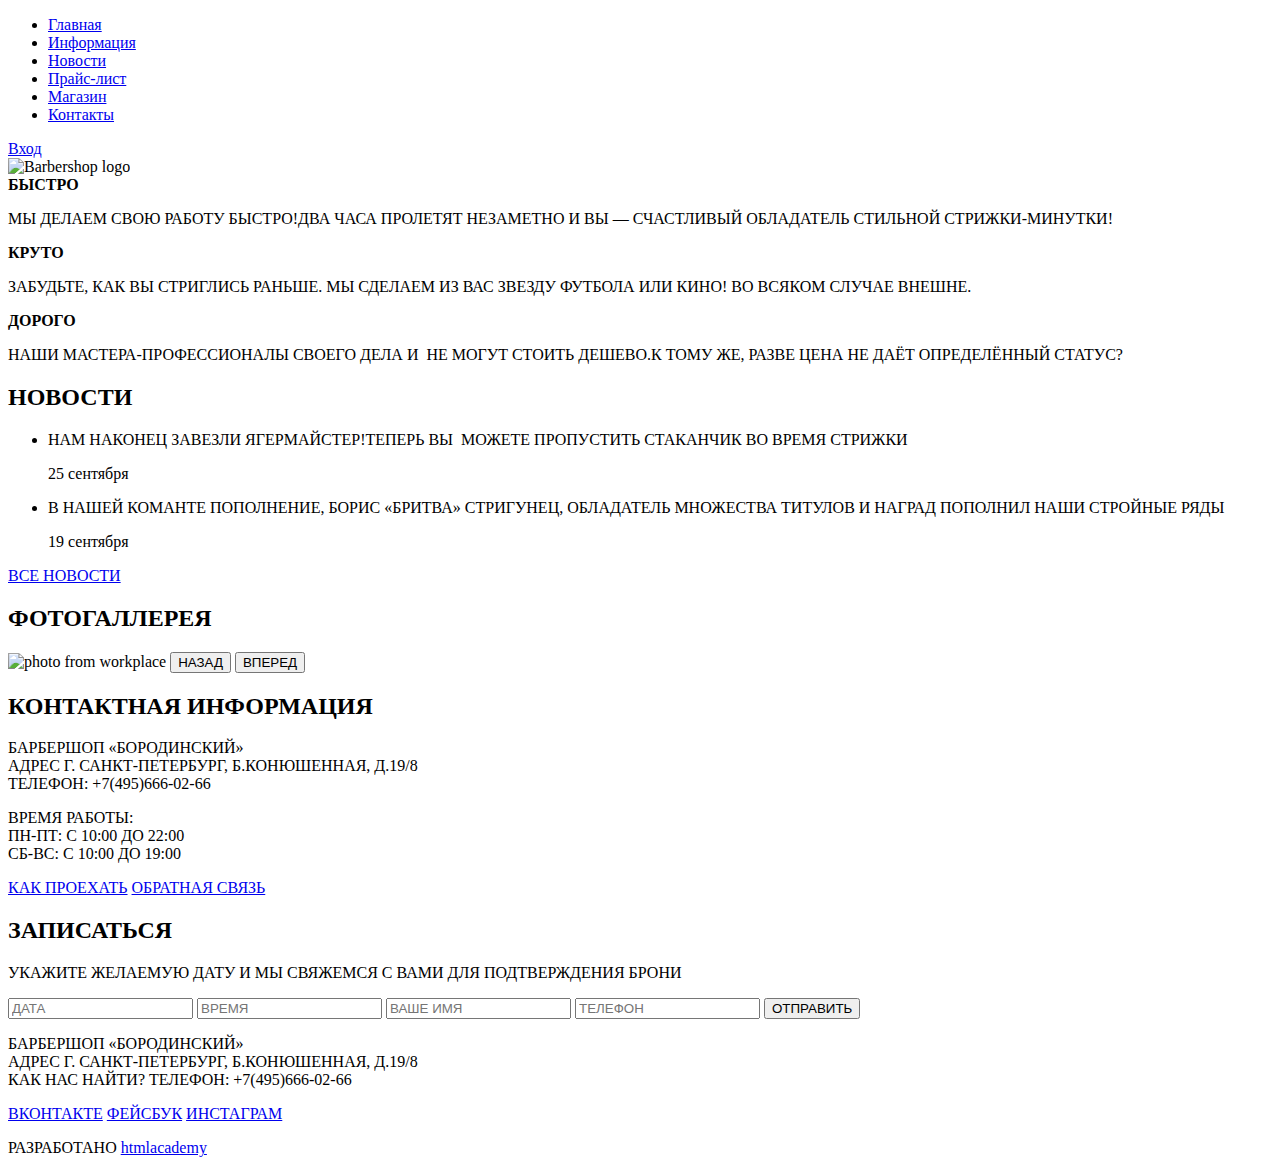
==== index.html @ 685b263a "Правки" ====
<!DOCTYPE html>
<html>
  <head lang=ru>
    <meta charset="utf-8">
    <title>Barbershop</title>
  </head>
  <body>

    <header class="main-header"> <!--Шапка-->
      <div class="container">
        <ul class="main-menu">  <!--Главное меню-->
          <li>
            <a href="#">Главная</a>
          </li>
          <li>
            <a href="#">Информация</a>
          </li>
          <li>
            <a href="#">Новости</a>
          </li>
          <li>
            <a href="#">Прайс-лист</a>
          </li>
          <li>
            <a href="#">Магазин</a>
          </li>
          <li>
            <a href="#">Контакты</a>
          </li>
        </ul>

      <div class="login-menu">  <!--Кнопка входа и поле, которое появится после входа-->
      <a href="#" class="btn-enter">Вход</a>
      </div>
    </div>
    </header>

<main>

  <div class="logo">  <!--Логотип-->
    <div class="container">
    <img src="img/logo.jpg" alt="Barbershop logo" width="368px" height="204px">
    </div>
  </div>

  <div class="advatnages">  <!--Преимущества-->
    <div class="container">
      <b>БЫСТРО</b>
      <div class="advantage advantage-fast">
        <p>
           МЫ&nbsp;ДЕЛАЕМ СВОЮ РАБОТУ БЫСТРО!ДВА ЧАСА
           ПРОЛЕТЯТ НЕЗАМЕТНО И&nbsp;ВЫ&nbsp;&mdash; СЧАСТЛИВЫЙ
          ОБЛАДАТЕЛЬ СТИЛЬНОЙ <nobr>СТРИЖКИ-МИНУТКИ</nobr>!
          </p>
      </div>
      <b>КРУТО</b>
      <div class="advantage advantage-cool">
        <p>ЗАБУДЬТЕ, КАК ВЫ&nbsp;СТРИГЛИСЬ РАНЬШЕ.
          МЫ СДЕЛАЕМ ИЗ&nbsp;ВАС ЗВЕЗДУ ФУТБОЛА ИЛИ КИНО!
          ВО&nbsp;ВСЯКОМ СЛУЧАЕ ВНЕШНЕ.
        </p>
      </div>
      <b>ДОРОГО</b>
      <div class="advantage advantage-expensive">
        <p>НАШИ <nobr>МАСТЕРА-ПРОФЕССИОНАЛЫ</nobr> СВОЕГО ДЕЛА И
          &nbsp;НЕ&nbsp;МОГУТ СТОИТЬ ДЕШЕВО.К ТОМУ&nbsp;ЖЕ, РАЗВЕ ЦЕНА
           НЕ&nbsp;ДАЁТ ОПРЕДЕЛЁННЫЙ СТАТУС?
         </p>
      </div>
      </div>
    </div>

  <div class="main-content">  <!--Непонятный блок с серой линией посередине-->
    <div class="container">
      <div class="left-column">
        <div class="news-column">
          <h2>НОВОСТИ</h2>
          <ul>
            <li>
              <p>
                НАМ НАКОНЕЦ ЗАВЕЗЛИ ЯГЕРМАЙСТЕР!ТЕПЕРЬ ВЫ&nbsp;
                МОЖЕТЕ ПРОПУСТИТЬ СТАКАНЧИК ВО&nbsp;ВРЕМЯ СТРИЖКИ
              </p>
              <time datetime="2017-09-25">25 сентября</time>
            </li>
            <li>
              <p>В&nbsp;НАШЕЙ КОМАНТЕ ПОПОЛНЕНИЕ, БОРИС &laquo;БРИТВА&raquo;
                СТРИГУНЕЦ, ОБЛАДАТЕЛЬ МНОЖЕСТВА ТИТУЛОВ И
                НАГРАД ПОПОЛНИЛ НАШИ СТРОЙНЫЕ РЯДЫ
                </p>
              <time datetime="2017-09-19">19 сентября</time>
            </li>
          </ul>
          <a href="#" class="button news-button">ВСЕ НОВОСТИ</a>
        </div>
      </div>

    <div class="right-column">
      <div class="gallery">
        <h2>ФОТОГАЛЛЕРЕЯ</h2>
        <img src="/img/photo-from-workplace" alt="photo from workplace" width="286px" height="164">
        <button type="button" name="pre" class="button">НАЗАД</button>
        <button type="button" name="next" class="button">ВПЕРЕД</button>
      </div>
    </div>
    </div>
  </div>

    <div class="feedback">  <!--Обратная связь -->
      <div class="container">
        <div class="contacts-info">
          <h2>КОНТАКТНАЯ ИНФОРМАЦИЯ</h2>
          <p>
            БАРБЕРШОП &laquo;БОРОДИНСКИЙ&raquo;<br />
            АДРЕС Г.&nbsp;<nobr>САНКТ-ПЕТЕРБУРГ</nobr>, Б.КОНЮШЕННАЯ, Д.19/8<br />
            ТЕЛЕФОН: <nobr>+7(495)666-02-66</nobr>
          </p>
          <p>
            ВРЕМЯ РАБОТЫ:<br />
            <nobr>ПН-ПТ</nobr>: С&nbsp;10:00 ДО&nbsp;22:00<br />
            <nobr>СБ-ВС</nobr>: С&nbsp;10:00 ДО&nbsp;19:00
          </p>
          <a href="#" class="button map-button">КАК ПРОЕХАТЬ</a>
            <a href="#" class="button feedback-button">ОБРАТНАЯ СВЯЗЬ</a>
        </div>
        <div class="reservation"> <!--Форма для записи-->
          <h2>ЗАПИСАТЬСЯ</h2>
          <p>
            УКАЖИТЕ ЖЕЛАЕМУЮ ДАТУ И&nbsp;МЫ&nbsp;СВЯЖЕМСЯ
             С&nbsp;ВАМИ ДЛЯ ПОДТВЕРЖДЕНИЯ БРОНИ
          </p>
          <form class="reservation-form" action="index.html" method="post">
            <input type="text" name="date" placeholder="ДАТА">
            <input type="text" name="time" placeholder="ВРЕМЯ">
            <input type="text" name="name" placeholder="ВАШЕ ИМЯ">
            <input type="tel" name="phone" placeholder="ТЕЛЕФОН">
            <button type="submit" name="button" class="button">ОТПРАВИТЬ</button>
          </form>
        </div>
      </div>
    </div>
</main>

  <footer class="main-footer"> <!--Футер-->
    <div class="container">
      <div class="footer-info"> <!--Инфа в футере-->
        <p>
          БАРБЕРШОП &laquo;БОРОДИНСКИЙ&raquo;<br />
          АДРЕС Г.&nbsp;<nobr>САНКТ-ПЕТЕРБУРГ</nobr>, Б.КОНЮШЕННАЯ, Д.19/8<br />
          КАК НАС НАЙТИ?
          ТЕЛЕФОН: <nobr>+7(495)666-02-66</nobr>
        </p>
      </div>
      <div class="friendship"> <!--Кнопочки соцсетей-->
        <a href="#" class="button vk">ВКОНТАКТЕ</a>
        <a href="#" class="button fd">ФЕЙСБУК</a>
        <a href="#" class="button inst">ИНСТАГРАМ</a>
      </div>
      <div class="copyright"> <!--Копирайт-->
        <p>РАЗРАБОТАНО
          <a href="#" class="button">htmlacademy</a>
        </p>
      </div>
    </div>
  </footer>
  </body>
</html>
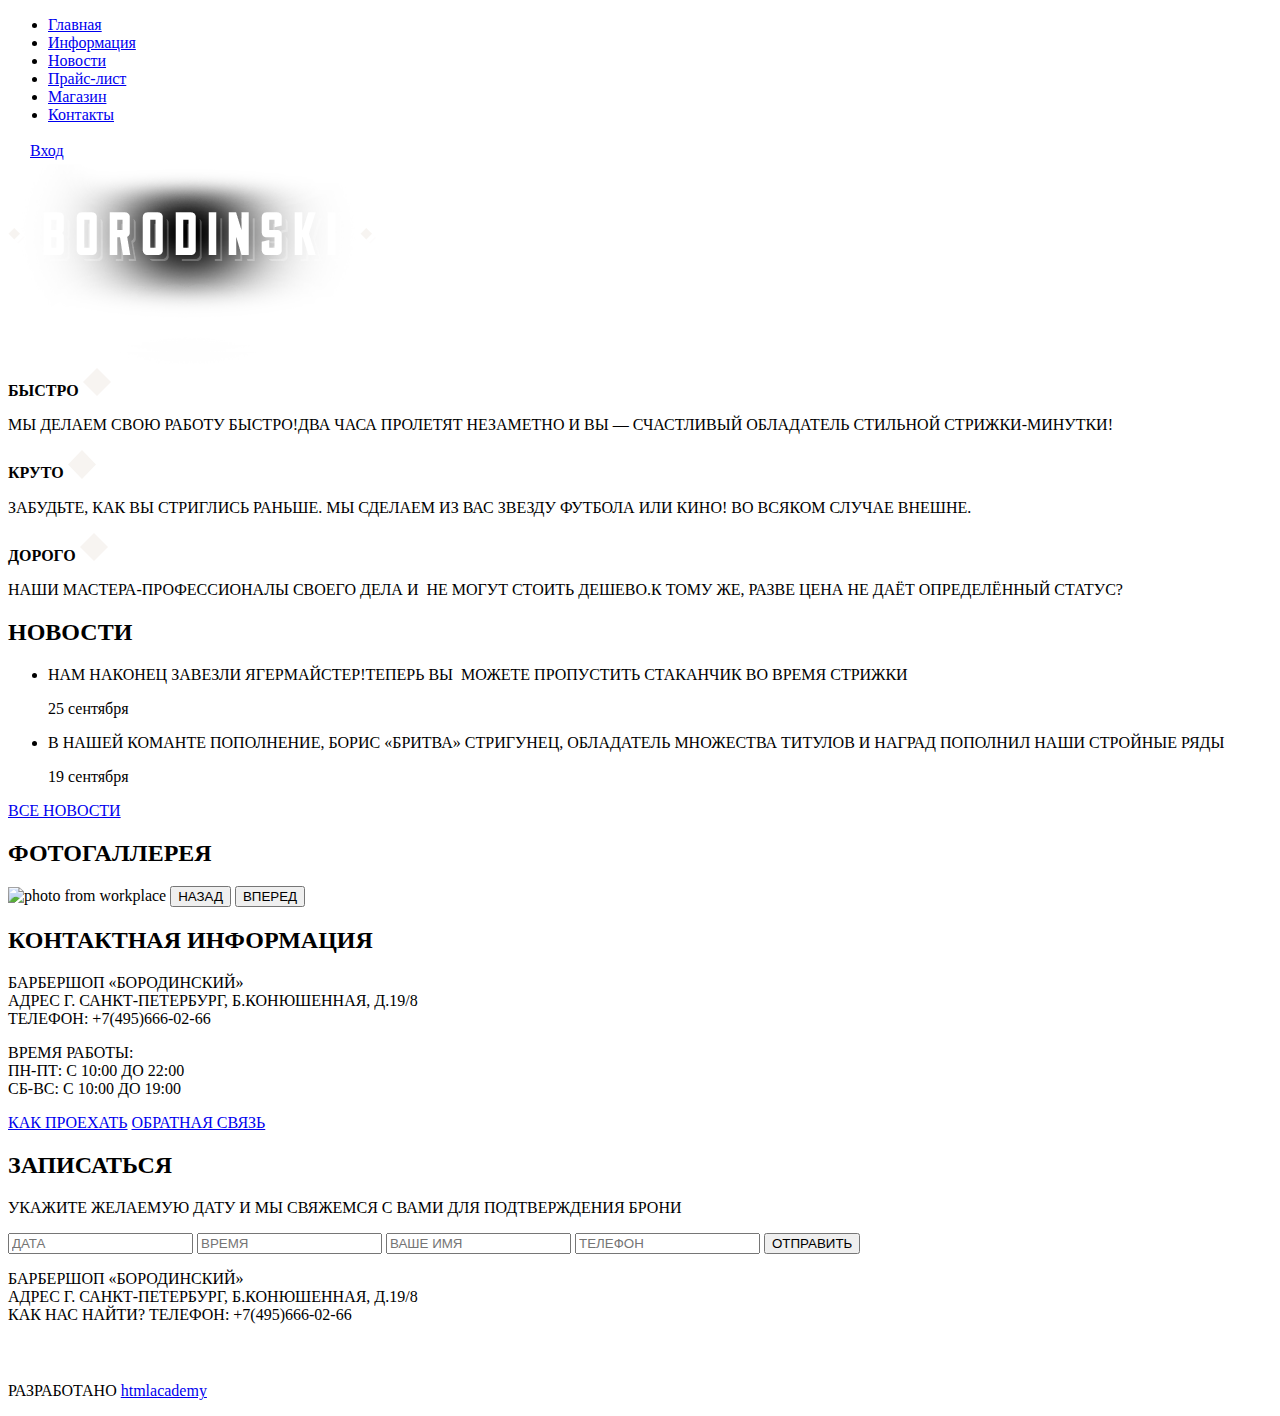
==== commit 592ea08a: "Закинул картинки" ====
--- a/index.html
+++ b/index.html
@@ -30,6 +30,7 @@
         </ul>
 
       <div class="login-menu">  <!--Кнопка входа и поле, которое появится после входа-->
+        <img src="img/login-icon.svg" alt="login icon" width="18px" height="16">
       <a href="#" class="btn-enter">Вход</a>
       </div>
     </div>
@@ -39,13 +40,14 @@
 
   <div class="logo">  <!--Логотип-->
     <div class="container">
-    <img src="img/logo.jpg" alt="Barbershop logo" width="368px" height="204px">
+    <img src="img/BORODINSKI Logo.svg" alt="Barbershop logo" width="368px" height="204px">
     </div>
   </div>
 
   <div class="advatnages">  <!--Преимущества-->
     <div class="container">
       <b>БЫСТРО</b>
+      <img src="img/Shape.svg" alt="shape">
       <div class="advantage advantage-fast">
         <p>
            МЫ&nbsp;ДЕЛАЕМ СВОЮ РАБОТУ БЫСТРО!ДВА ЧАСА
@@ -54,6 +56,7 @@
           </p>
       </div>
       <b>КРУТО</b>
+        <img src="img/Shape.svg" alt="shape">
       <div class="advantage advantage-cool">
         <p>ЗАБУДЬТЕ, КАК ВЫ&nbsp;СТРИГЛИСЬ РАНЬШЕ.
           МЫ СДЕЛАЕМ ИЗ&nbsp;ВАС ЗВЕЗДУ ФУТБОЛА ИЛИ КИНО!
@@ -61,6 +64,7 @@
         </p>
       </div>
       <b>ДОРОГО</b>
+        <img src="img/Shape.svg" alt="shape">
       <div class="advantage advantage-expensive">
         <p>НАШИ <nobr>МАСТЕРА-ПРОФЕССИОНАЛЫ</nobr> СВОЕГО ДЕЛА И
           &nbsp;НЕ&nbsp;МОГУТ СТОИТЬ ДЕШЕВО.К ТОМУ&nbsp;ЖЕ, РАЗВЕ ЦЕНА
@@ -98,7 +102,7 @@
     <div class="right-column">
       <div class="gallery">
         <h2>ФОТОГАЛЛЕРЕЯ</h2>
-        <img src="/img/photo-from-workplace" alt="photo from workplace" width="286px" height="164">
+        <img src="/img/gallery-photo1" alt="photo from workplace" width="286px" height="164">
         <button type="button" name="pre" class="button">НАЗАД</button>
         <button type="button" name="next" class="button">ВПЕРЕД</button>
       </div>
@@ -152,9 +156,9 @@
         </p>
       </div>
       <div class="friendship"> <!--Кнопочки соцсетей-->
-        <a href="#" class="button vk">ВКОНТАКТЕ</a>
-        <a href="#" class="button fd">ФЕЙСБУК</a>
-        <a href="#" class="button inst">ИНСТАГРАМ</a>
+        <a href="#" class="button vk"><img src="img/vk.svg" alt="vk" width="25px" height="16px"></a>
+        <a href="#" class="button fd"><img src="img/fb.svg" alt="fb" width="12px" height="22px"></a>
+        <a href="#" class="button inst"><img src="img/inst.svg" alt="inst" width="21px" height="21px"></a>
       </div>
       <div class="copyright"> <!--Копирайт-->
         <p>РАЗРАБОТАНО
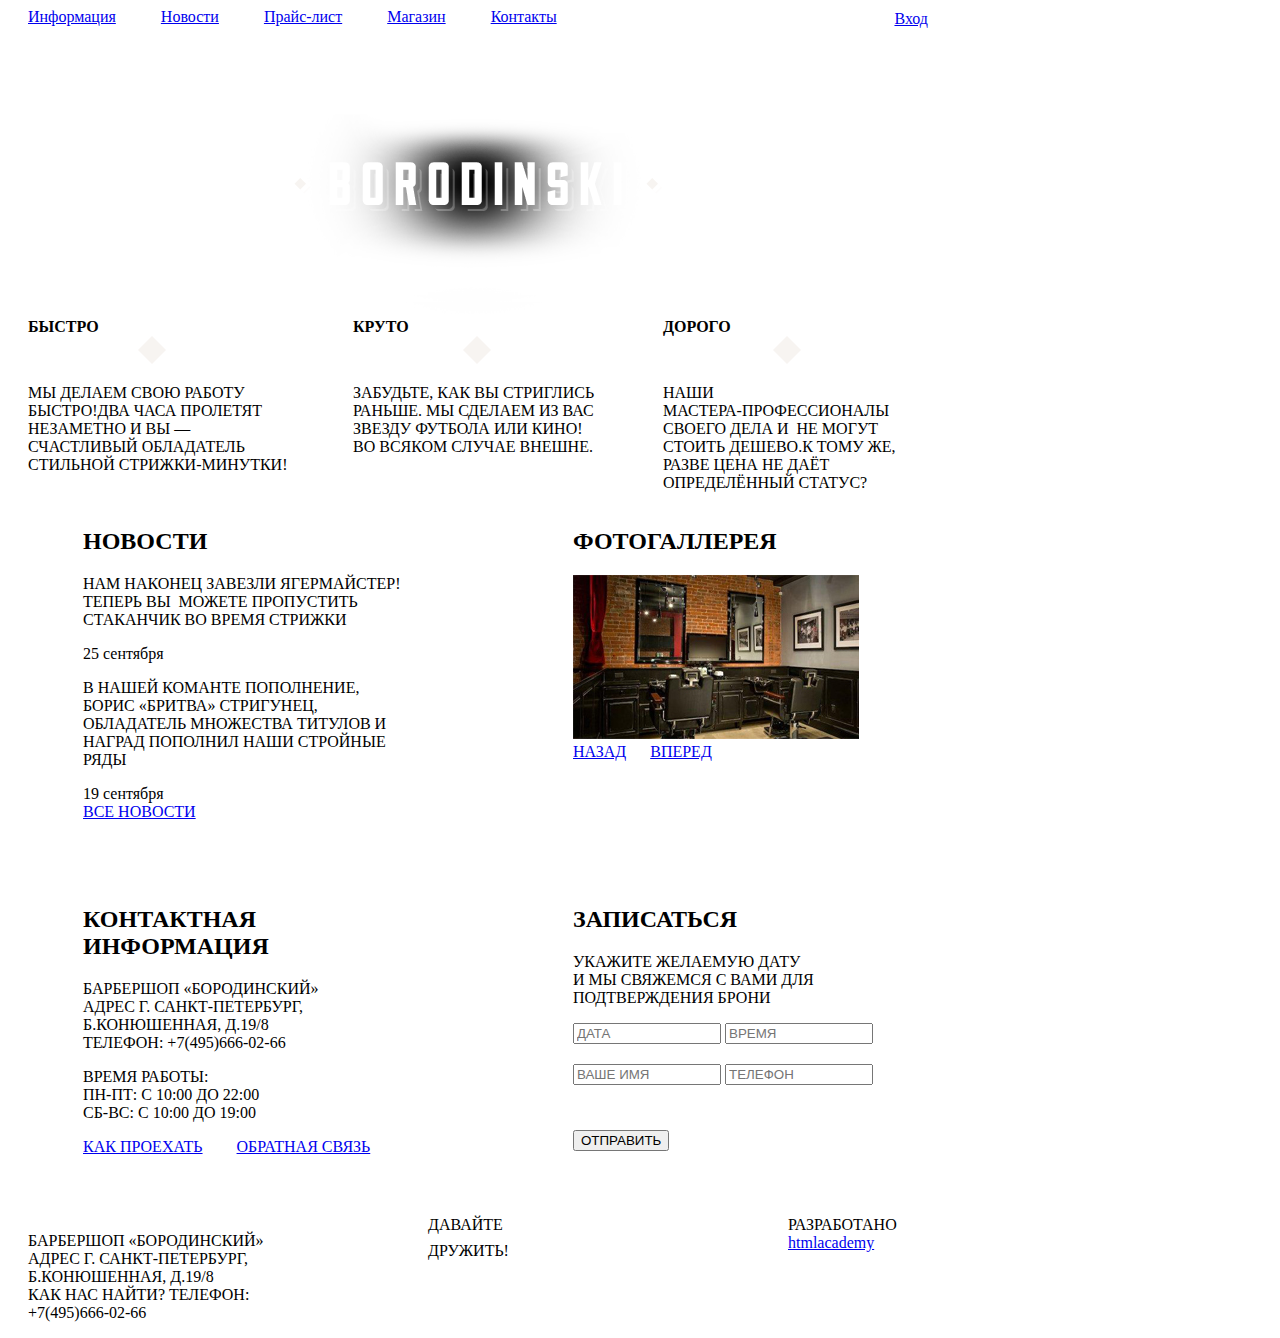
==== commit 87166d23: "набросал сетку" ====
--- a/index.html
+++ b/index.html
@@ -3,15 +3,14 @@
   <head lang=ru>
     <meta charset="utf-8">
     <title>Barbershop</title>
+    <link rel="stylesheet" href="css/style.css">
   </head>
   <body>
 
-    <header class="main-header"> <!--Шапка-->
+    <header class="main-header clearfix"> <!--Шапка-->
       <div class="container">
         <ul class="main-menu">  <!--Главное меню-->
-          <li>
-            <a href="#">Главная</a>
-          </li>
+
           <li>
             <a href="#">Информация</a>
           </li>
@@ -38,34 +37,34 @@
 
 <main>
 
-  <div class="logo">  <!--Логотип-->
-    <div class="container">
-    <img src="img/BORODINSKI Logo.svg" alt="Barbershop logo" width="368px" height="204px">
+    <!--Логотип-->
+  <div class="container">
+    <div class="borodinsky-logo">
+      <img src="img/borodinsky-logo.png" alt="Barbershop logo" width="368px" height="204px">
     </div>
   </div>
-
   <div class="advatnages">  <!--Преимущества-->
     <div class="container">
-      <b>БЫСТРО</b>
-      <img src="img/Shape.svg" alt="shape">
-      <div class="advantage advantage-fast">
+     <div class="advantage advantage-fast">
+      <b>БЫСТРО</b><br>
+      <img src="img/Shape.svg" alt="shape" class="shape">
         <p>
            МЫ&nbsp;ДЕЛАЕМ СВОЮ РАБОТУ БЫСТРО!ДВА ЧАСА
            ПРОЛЕТЯТ НЕЗАМЕТНО И&nbsp;ВЫ&nbsp;&mdash; СЧАСТЛИВЫЙ
           ОБЛАДАТЕЛЬ СТИЛЬНОЙ <nobr>СТРИЖКИ-МИНУТКИ</nobr>!
           </p>
       </div>
-      <b>КРУТО</b>
-        <img src="img/Shape.svg" alt="shape">
       <div class="advantage advantage-cool">
+      <b>КРУТО</b><br>
+        <img src="img/Shape.svg" alt="shape" class="shape">
         <p>ЗАБУДЬТЕ, КАК ВЫ&nbsp;СТРИГЛИСЬ РАНЬШЕ.
           МЫ СДЕЛАЕМ ИЗ&nbsp;ВАС ЗВЕЗДУ ФУТБОЛА ИЛИ КИНО!
           ВО&nbsp;ВСЯКОМ СЛУЧАЕ ВНЕШНЕ.
         </p>
       </div>
-      <b>ДОРОГО</b>
-        <img src="img/Shape.svg" alt="shape">
       <div class="advantage advantage-expensive">
+      <b>ДОРОГО</b><br>
+        <img src="img/Shape.svg" alt="shape" class="shape">
         <p>НАШИ <nobr>МАСТЕРА-ПРОФЕССИОНАЛЫ</nobr> СВОЕГО ДЕЛА И
           &nbsp;НЕ&nbsp;МОГУТ СТОИТЬ ДЕШЕВО.К ТОМУ&nbsp;ЖЕ, РАЗВЕ ЦЕНА
            НЕ&nbsp;ДАЁТ ОПРЕДЕЛЁННЫЙ СТАТУС?
@@ -74,7 +73,7 @@
       </div>
     </div>
 
-  <div class="main-content">  <!--Непонятный блок с серой линией посередине-->
+  <div class="main-content clearfix">  <!--Непонятный блок с серой линией посередине-->
     <div class="container">
       <div class="left-column">
         <div class="news-column">
@@ -102,15 +101,15 @@
     <div class="right-column">
       <div class="gallery">
         <h2>ФОТОГАЛЛЕРЕЯ</h2>
-        <img src="/img/gallery-photo1" alt="photo from workplace" width="286px" height="164">
-        <button type="button" name="pre" class="button">НАЗАД</button>
-        <button type="button" name="next" class="button">ВПЕРЕД</button>
+        <img src="img/gallery-photo1.jpg" alt="photo from workplace" width="286px" height="164">
+        <a href="#" class="button back">НАЗАД</a>
+        <a  href="#" class="button next">ВПЕРЕД</a>
       </div>
     </div>
     </div>
   </div>
 
-    <div class="feedback">  <!--Обратная связь -->
+    <div class="feedback clearfix">  <!--Обратная связь -->
       <div class="container">
         <div class="contacts-info">
           <h2>КОНТАКТНАЯ ИНФОРМАЦИЯ</h2>
@@ -133,11 +132,11 @@
             УКАЖИТЕ ЖЕЛАЕМУЮ ДАТУ И&nbsp;МЫ&nbsp;СВЯЖЕМСЯ
              С&nbsp;ВАМИ ДЛЯ ПОДТВЕРЖДЕНИЯ БРОНИ
           </p>
-          <form class="reservation-form" action="index.html" method="post">
+          <form class="reservation-form" action="index.html" method="post" class="reservation-form">
             <input type="text" name="date" placeholder="ДАТА">
             <input type="text" name="time" placeholder="ВРЕМЯ">
-            <input type="text" name="name" placeholder="ВАШЕ ИМЯ">
-            <input type="tel" name="phone" placeholder="ТЕЛЕФОН">
+            <input type="text" name="name" placeholder="ВАШЕ ИМЯ" class="name">
+            <input type="tel" name="phone" placeholder="ТЕЛЕФОН" class="tel">
             <button type="submit" name="button" class="button">ОТПРАВИТЬ</button>
           </form>
         </div>
@@ -156,14 +155,15 @@
         </p>
       </div>
       <div class="friendship"> <!--Кнопочки соцсетей-->
+        <span>ДАВАЙТЕ ДРУЖИТЬ!</span>
         <a href="#" class="button vk"><img src="img/vk.svg" alt="vk" width="25px" height="16px"></a>
         <a href="#" class="button fd"><img src="img/fb.svg" alt="fb" width="12px" height="22px"></a>
         <a href="#" class="button inst"><img src="img/inst.svg" alt="inst" width="21px" height="21px"></a>
       </div>
       <div class="copyright"> <!--Копирайт-->
-        <p>РАЗРАБОТАНО
+        <span>РАЗРАБОТАНО</span>
           <a href="#" class="button">htmlacademy</a>
-        </p>
+
       </div>
     </div>
   </footer>
--- a/css/style.css
+++ b/css/style.css
@@ -0,0 +1,128 @@
+ul {
+  padding:0;
+  margin:0;
+  list-style-type: none;
+}
+.container {
+width:900px;
+padding:0 20px;
+}
+.clearfix::after {
+    content: "";
+    display: table;
+    clear: both;
+}
+.main-header {
+min-height:72px;
+margin-bottom:30px;
+}
+.main-menu {
+  float:left;
+}
+.login-menu {
+  float:right;
+}
+.main-menu > li {
+display:inline-block;
+margin-right:45px;
+float: left;
+}
+.main-menu > li:last-child {
+  margin-right:0px;
+}
+.borodinsky-logo {
+   padding-left: 266px;
+   padding-right: 266px;
+
+}
+.borodinsky-logo img {
+margin-left:auto;
+margin-right:auto;
+}
+.advatnages {
+  margin-bottom:25px;
+}
+.advantage {
+  width: 265px;
+  float:left;
+  margin-right:
+}
+.advantage-fast {
+margin-right:60px;
+}
+.advantage-cool {
+  margin-right: 45px;
+}
+.advantage .shape {
+  margin-left:110px;
+}
+.main-content {
+  padding-left:55px;
+  padding-top: 20px;
+  padding-right:55px;
+  padding-bottom:20px;
+}
+.main-content .container .left-column {
+  float:left;
+  width: 320px;
+  margin-right:170px;
+}
+.main-content .container .right-column {
+  display:inline-block;
+  width: 300px;
+}
+.back{
+  display:inline-block;
+  margin-right:20px;
+}
+.next {
+  display: inline-block;
+}
+.feedback {
+  padding-left:55px;
+  padding-top: 20px;
+  padding-right:55px;
+  padding-bottom:20px;
+  margin-top:25px;
+}
+.contacts-info {
+  float:left;
+  width: 320px;
+  margin-right:170px;
+}
+.reservation {
+  display:inline-block;
+  width: 300px;
+}
+.map-button {
+  display:inline-block;
+  margin-right:30px;
+}
+.feedback {
+  margin-bottom:40px;
+}
+.feedback-button {
+    display: inline-block;
+}
+.reservation-form input {
+  width:140px;
+  display:inline-block;
+  margin-bottom:20px;
+}
+input[class="name"],input[class="tel"] {
+  margin-bottom:45px;
+}
+.footer-info {
+  width:310px;
+  float:left;
+  margin-right: 90px;
+}
+.friendship {
+  width:140px;
+  float:left;
+
+}
+.copyright {
+  float:right;
+  width:140px;
+}
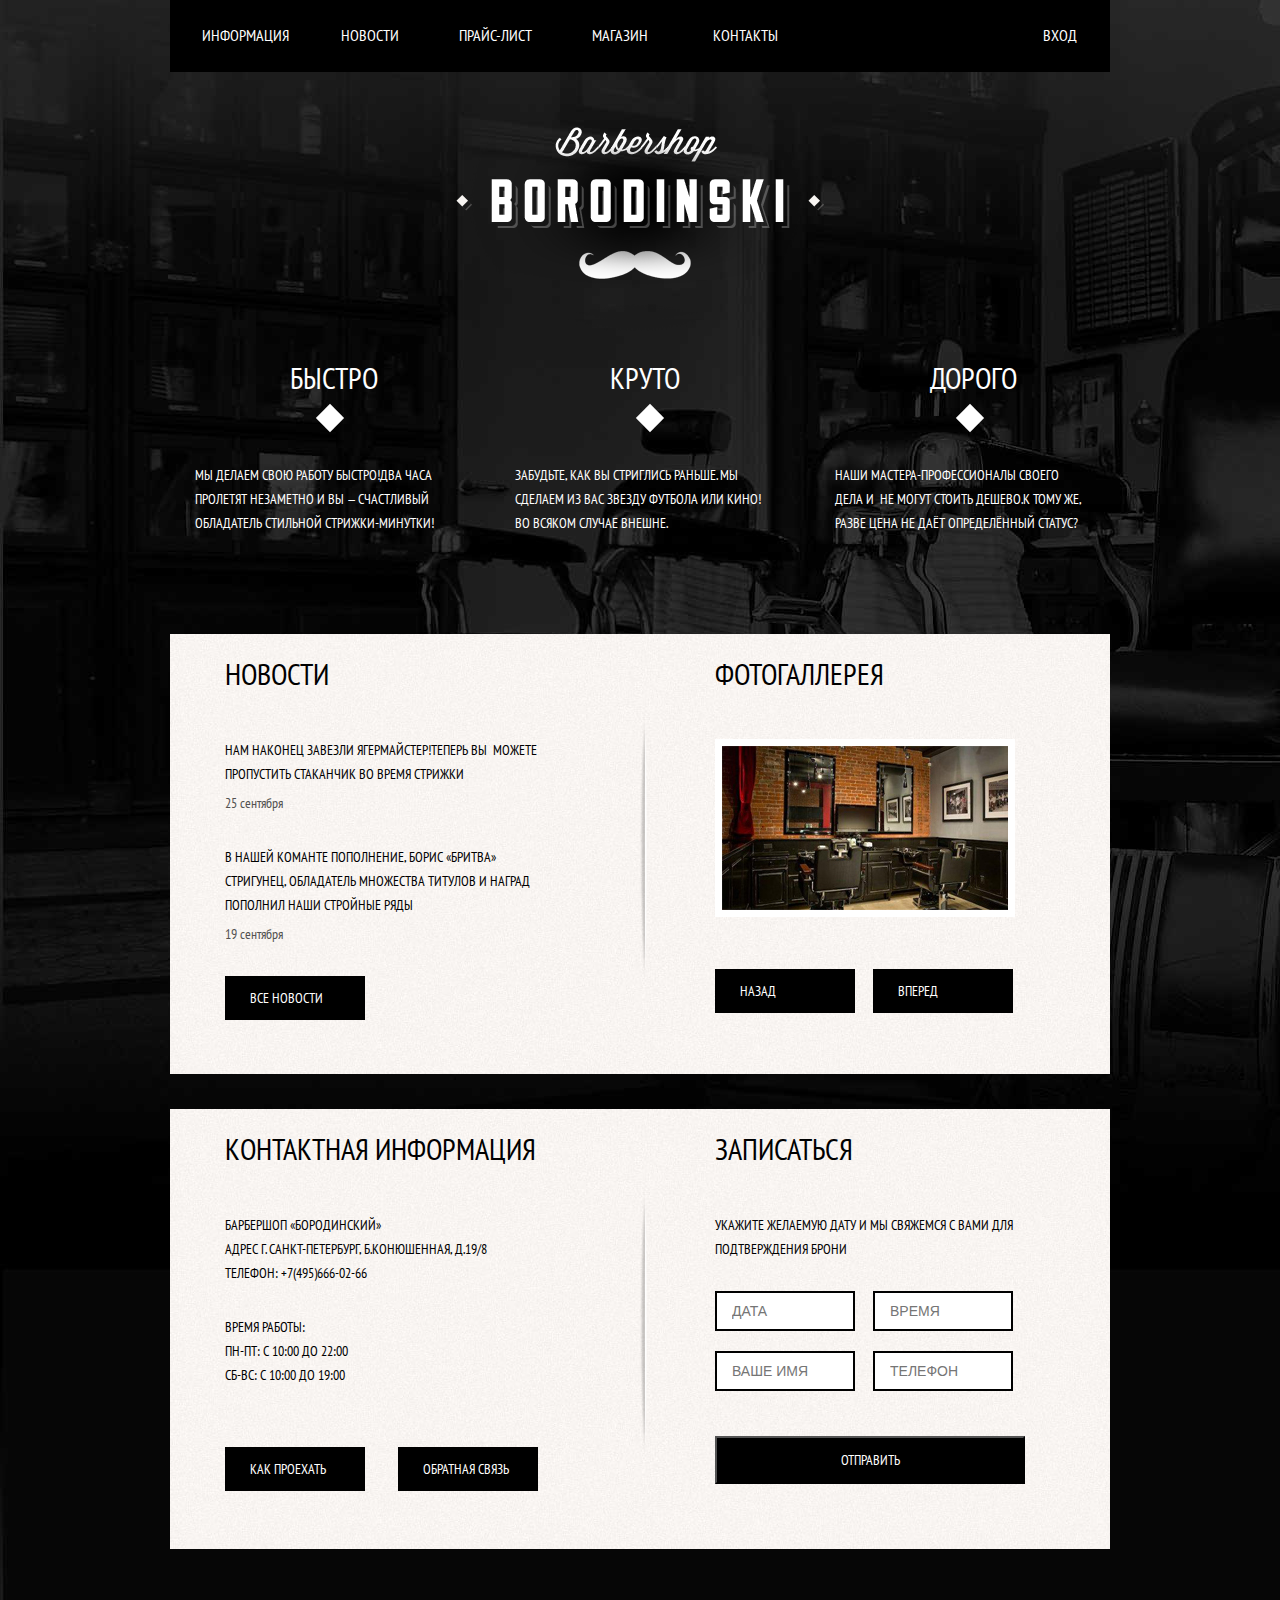
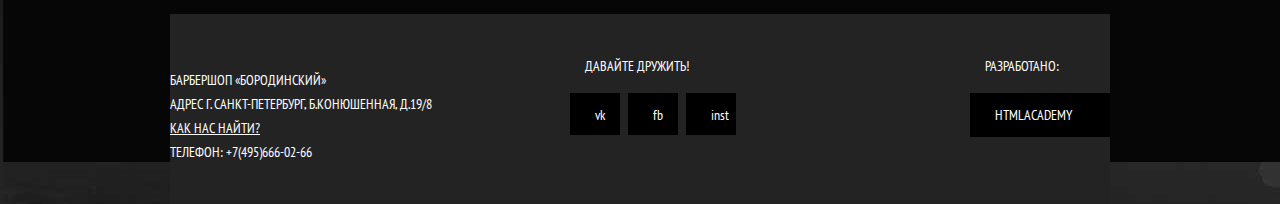
==== commit b871369d: "Практически готова главная страница" ====
--- a/index.html
+++ b/index.html
@@ -3,9 +3,11 @@
   <head lang=ru>
     <meta charset="utf-8">
     <title>Barbershop</title>
+    <link rel="stylesheet" href="/css/normalize.css">
     <link rel="stylesheet" href="css/style.css">
+    <link href="https://fonts.googleapis.com/css?family=PT+Sans+Narrow:400,700&amp;subset=cyrillic" rel="stylesheet">
   </head>
-  <body>
+  <body class="container">
 
     <header class="main-header clearfix"> <!--Шапка-->
       <div class="container">
@@ -29,13 +31,12 @@
         </ul>
 
       <div class="login-menu">  <!--Кнопка входа и поле, которое появится после входа-->
-        <img src="img/login-icon.svg" alt="login icon" width="18px" height="16">
       <a href="#" class="btn-enter">Вход</a>
       </div>
     </div>
     </header>
 
-<main>
+<main class="container">
 
     <!--Логотип-->
   <div class="container">
@@ -43,11 +44,10 @@
       <img src="img/borodinsky-logo.png" alt="Barbershop logo" width="368px" height="204px">
     </div>
   </div>
-  <div class="advatnages">  <!--Преимущества-->
+  <div class="advatnages clearfix">  <!--Преимущества-->
     <div class="container">
      <div class="advantage advantage-fast">
-      <b>БЫСТРО</b><br>
-      <img src="img/Shape.svg" alt="shape" class="shape">
+      <span class="caption">БЫСТРО</span><br>
         <p>
            МЫ&nbsp;ДЕЛАЕМ СВОЮ РАБОТУ БЫСТРО!ДВА ЧАСА
            ПРОЛЕТЯТ НЕЗАМЕТНО И&nbsp;ВЫ&nbsp;&mdash; СЧАСТЛИВЫЙ
@@ -55,16 +55,14 @@
           </p>
       </div>
       <div class="advantage advantage-cool">
-      <b>КРУТО</b><br>
-        <img src="img/Shape.svg" alt="shape" class="shape">
+      <span class="caption">КРУТО</span><br>
         <p>ЗАБУДЬТЕ, КАК ВЫ&nbsp;СТРИГЛИСЬ РАНЬШЕ.
           МЫ СДЕЛАЕМ ИЗ&nbsp;ВАС ЗВЕЗДУ ФУТБОЛА ИЛИ КИНО!
           ВО&nbsp;ВСЯКОМ СЛУЧАЕ ВНЕШНЕ.
         </p>
       </div>
       <div class="advantage advantage-expensive">
-      <b>ДОРОГО</b><br>
-        <img src="img/Shape.svg" alt="shape" class="shape">
+      <span class="caption">ДОРОГО</span><br>
         <p>НАШИ <nobr>МАСТЕРА-ПРОФЕССИОНАЛЫ</nobr> СВОЕГО ДЕЛА И
           &nbsp;НЕ&nbsp;МОГУТ СТОИТЬ ДЕШЕВО.К ТОМУ&nbsp;ЖЕ, РАЗВЕ ЦЕНА
            НЕ&nbsp;ДАЁТ ОПРЕДЕЛЁННЫЙ СТАТУС?
@@ -77,7 +75,7 @@
     <div class="container">
       <div class="left-column">
         <div class="news-column">
-          <h2>НОВОСТИ</h2>
+          <span class="caption">НОВОСТИ</span>
           <ul>
             <li>
               <p>
@@ -100,7 +98,7 @@
 
     <div class="right-column">
       <div class="gallery">
-        <h2>ФОТОГАЛЛЕРЕЯ</h2>
+        <span class="caption">ФОТОГАЛЛЕРЕЯ</span>
         <img src="img/gallery-photo1.jpg" alt="photo from workplace" width="286px" height="164">
         <a href="#" class="button back">НАЗАД</a>
         <a  href="#" class="button next">ВПЕРЕД</a>
@@ -112,7 +110,7 @@
     <div class="feedback clearfix">  <!--Обратная связь -->
       <div class="container">
         <div class="contacts-info">
-          <h2>КОНТАКТНАЯ ИНФОРМАЦИЯ</h2>
+          <span class="caption">КОНТАКТНАЯ ИНФОРМАЦИЯ</span>
           <p>
             БАРБЕРШОП &laquo;БОРОДИНСКИЙ&raquo;<br />
             АДРЕС Г.&nbsp;<nobr>САНКТ-ПЕТЕРБУРГ</nobr>, Б.КОНЮШЕННАЯ, Д.19/8<br />
@@ -127,7 +125,7 @@
             <a href="#" class="button feedback-button">ОБРАТНАЯ СВЯЗЬ</a>
         </div>
         <div class="reservation"> <!--Форма для записи-->
-          <h2>ЗАПИСАТЬСЯ</h2>
+          <span class="caption">ЗАПИСАТЬСЯ</span>
           <p>
             УКАЖИТЕ ЖЕЛАЕМУЮ ДАТУ И&nbsp;МЫ&nbsp;СВЯЖЕМСЯ
              С&nbsp;ВАМИ ДЛЯ ПОДТВЕРЖДЕНИЯ БРОНИ
@@ -143,25 +141,24 @@
       </div>
     </div>
 </main>
-
-  <footer class="main-footer"> <!--Футер-->
+  <footer class="main-footer clearfix"> <!--Футер-->
     <div class="container">
       <div class="footer-info"> <!--Инфа в футере-->
         <p>
           БАРБЕРШОП &laquo;БОРОДИНСКИЙ&raquo;<br />
           АДРЕС Г.&nbsp;<nobr>САНКТ-ПЕТЕРБУРГ</nobr>, Б.КОНЮШЕННАЯ, Д.19/8<br />
-          КАК НАС НАЙТИ?
+          <a href="#">КАК НАС НАЙТИ?</a><br>
           ТЕЛЕФОН: <nobr>+7(495)666-02-66</nobr>
         </p>
       </div>
       <div class="friendship"> <!--Кнопочки соцсетей-->
-        <span>ДАВАЙТЕ ДРУЖИТЬ!</span>
-        <a href="#" class="button vk"><img src="img/vk.svg" alt="vk" width="25px" height="16px"></a>
-        <a href="#" class="button fd"><img src="img/fb.svg" alt="fb" width="12px" height="22px"></a>
-        <a href="#" class="button inst"><img src="img/inst.svg" alt="inst" width="21px" height="21px"></a>
+        <span>ДАВАЙТЕ ДРУЖИТЬ!</span><br>
+        <a href="#" class="button vk">vk</a>
+        <a href="#" class="button fd">fb</a>
+        <a href="#" class="button inst">inst</a>
       </div>
       <div class="copyright"> <!--Копирайт-->
-        <span>РАЗРАБОТАНО</span>
+        <span>РАЗРАБОТАНО:</span><br>
           <a href="#" class="button">htmlacademy</a>
 
       </div>
--- a/css/style.css
+++ b/css/style.css
@@ -1,66 +1,186 @@
-ul {
-  padding:0;
-  margin:0;
-  list-style-type: none;
+body {
+margin:auto;
+background-image: url(../img/background-body.jpg);
+color: #ffffff;
+font-family:'PT Sans Narrow', sans-serif;
+font-size:14px;
+line-height:24px;
+}
+
+a {
+  text-decoration: none;
 }
 .container {
-width:900px;
-padding:0 20px;
+width:940px;
 }
 .clearfix::after {
     content: "";
     display: table;
     clear: both;
 }
+.button {
+  box-sizing: border-box;
+  display:inline-block;
+  width:140px;
+  min-height:42px;
+  background-color:black;
+  font-family:'PT Sans Narrow', sans-serif;
+  font-size:14px;
+  line-height:24px;
+  color:white;
+  padding:10px 25px;
+}
+.button:hover {
+  background-color: #663d15;
+}
 .main-header {
+width:100%;
 min-height:72px;
-margin-bottom:30px;
+margin-bottom:55px;
+background-color:black;
 }
 .main-menu {
-  float:left;
-}
-.login-menu {
-  float:right;
-}
+  display: inline-block;
+  float:left;
+  padding:0;
+  margin:0;
+  list-style-type: none;
+}
+
 .main-menu > li {
 display:inline-block;
-margin-right:45px;
 float: left;
+vertical-align: top;
+padding:0;
+margin:0;
 }
 .main-menu > li:last-child {
   margin-right:0px;
 }
+.login-menu {
+display: inline-block;
+vertical-align: top;
+float: right;
+padding:0;
+margin:0;
+margin-right: 0;
+width:100px;
+height:70px;
+}
+.main-menu a, .login-menu a {
+  display:inline-block;
+  width:100px;
+color: #ffffff;
+font-family:'PT Sans Narrow', sans-serif;
+font-size:16px;
+line-height:20px;
+text-transform: uppercase;
+padding-top:25px;
+padding-bottom:25px;
+text-decoration: none;
+text-align: center;
+}
+.main-menu a:hover, .login-menu a:hover {
+  background-color: #242424;
+}
+.main-menu a:first-child {
+margin-left:25px;
+}
 .borodinsky-logo {
-   padding-left: 266px;
-   padding-right: 266px;
-
-}
-.borodinsky-logo img {
-margin-left:auto;
-margin-right:auto;
+  padding-left: 286px;
+  padding-right: 286px;
+   margin-bottom:20px;
+}
+
+.advantage span.caption {
+  font-family:'PT Sans Narrow', sans-serif;
+  font-size:30px;
+  line-height:40px;
+  text-transform: uppercase;
+  display: inline-block;
+  vertical-align: top;
+  margin-left:120px;
+  padding-bottom:35px;
+  position: relative;
+}
+.advantage span.caption::after {
+  content: " ";
+  display: inline-block;
+  width:20px;
+  height:20px;
+  background-color:white;
+  position: absolute;
+  top:50px;
+  left:30px;
+  transform: rotate(45deg);
 }
 .advatnages {
-  margin-bottom:25px;
+  margin-bottom:60px;
 }
 .advantage {
-  width: 265px;
-  float:left;
-  margin-right:
-}
-.advantage-fast {
-margin-right:60px;
-}
-.advantage-cool {
-  margin-right: 45px;
-}
-.advantage .shape {
-  margin-left:110px;
-}
+  width: 300px;
+  float:left;
+  margin-right:20px;
+}
+.advantage:last-of-type {
+margin-right:0;
+}
+.advantage p {
+margin-top:30px;
+padding:25px;
+padding-top:0;
+}
+
 .main-content {
   padding-left:55px;
   padding-top: 20px;
   padding-right:55px;
   padding-bottom:20px;
+  margin-bottom:35px;
+  background-image: url(../img/white-background.jpg);
+  font-family:'PT Sans Narrow', sans-serif;
+  font-size:14px;
+  line-height:24px;
+  text-transform: uppercase;
+  color:black;
+  min-height:400px;
+  position: relative;
+}
+.main-content::after {
+  content: " ";
+  position:absolute;
+  width:8px;
+  height:278px;
+  top:17%;
+  left:50%;
+  background-image:url(../img/grey-line.png);
+}
+.main-content ul {
+  padding:0;
+  margin:0;
+  list-style: none;
+}
+.main-content time {
+  font-family:'PT Sans Narrow', sans-serif;
+  font-size:14px;
+  line-height:24px;
+  text-transform: lowercase;
+  color: #535251;
+}
+.main-content p {
+  margin-bottom:5px;
+}
+.news-column li {
+  margin-bottom:30px;
+}
+.main-content .caption, .feedback .caption {
+  font-family:'PT Sans Narrow', sans-serif;
+  font-size:30px;
+  line-height:40px;
+  text-transform: uppercase;
+  display: inline-block;
+  vertical-align: top;
+    margin-bottom:30px;
 }
 .main-content .container .left-column {
   float:left;
@@ -71,9 +191,22 @@
   display:inline-block;
   width: 300px;
 }
+.gallery {
+  width:300px;
+}
+.gallery img {
+  padding:0;
+  margin:0;
+  margin-bottom:45px;
+  border:7px solid white;
+}
+.gallery .caption {
+  margin-bottom:45px;
+}
+
 .back{
   display:inline-block;
-  margin-right:20px;
+  margin-right:15px;
 }
 .next {
   display: inline-block;
@@ -84,45 +217,122 @@
   padding-right:55px;
   padding-bottom:20px;
   margin-top:25px;
+  margin-bottom:40px;
+  background-image: url(../img/white-background.jpg);
+  font-family:'PT Sans Narrow', sans-serif;
+  font-size:14px;
+  line-height:24px;
+  text-transform: uppercase;
+  color:black;
+  min-height:400px;
+  position: relative;
+}
+.feedback::after {
+  content: " ";
+  position:absolute;
+  width:8px;
+  height:278px;
+  top:17%;
+  left:50%;
+  background-image:url(../img/grey-line.png);
+}
+.feedback p {
+  margin-bottom:30px;
 }
 .contacts-info {
   float:left;
   width: 320px;
   margin-right:170px;
 }
+.contacts-info p:nth-of-type(2) {
+  margin-bottom:60px;
+}
 .reservation {
   display:inline-block;
-  width: 300px;
-}
+  width:310px;
+}
+
 .map-button {
   display:inline-block;
   margin-right:30px;
 }
-.feedback {
-  margin-bottom:40px;
-}
+
 .feedback-button {
     display: inline-block;
 }
 .reservation-form input {
   width:140px;
-  display:inline-block;
+  height: 40px;
+  display:inline-block;
+  vertical-align: top;
+  box-sizing: border-box;
   margin-bottom:20px;
+  padding-left:15px;
+  border:2px solid black;
+}
+.reservation-form input:focus {
+  border:2px solid #663d15;
 }
 input[class="name"],input[class="tel"] {
   margin-bottom:45px;
 }
+.reservation-form input:nth-of-type(odd) {
+  margin-right:15px;
+}
+.reservation-form button{
+  font-family:'PT Sans Narrow', sans-serif;
+  font-size:14px;
+  line-height:24px;
+  text-transform: uppercase;
+  color:white;
+  width:100%;
+}
+footer {
+  padding-top:40px;
+  margin-top:65px;
+  background-color:#232323;
+  min-height:150px;
+}
 .footer-info {
   width:310px;
   float:left;
   margin-right: 90px;
 }
+.footer-info a {
+  text-decoration: underline;
+  color:white;
+}
 .friendship {
-  width:140px;
-  float:left;
-
+  width:200px;
+  float:left;
+}
+.friendship span, .copyright span {
+  display: inline-block;
+  vertical-align: top;
+  margin-bottom:15px;
+  padding:0 15px;
+}
+.friendship a {
+  display: inline-block;
+  vertical-align: top;
+  width:40px;
+  height:40px;
+  text-align: center;
+  margin-right:5px;
+
+}
+
+.friendship a:last-of-type {
+  margin-right:0;
 }
 .copyright {
   float:right;
   width:140px;
 }
+.copyright a {
+  display: inline-block;
+  vertical-align: top;
+  text-decoration: none;
+  color:white;
+  text-transform: uppercase;
+}
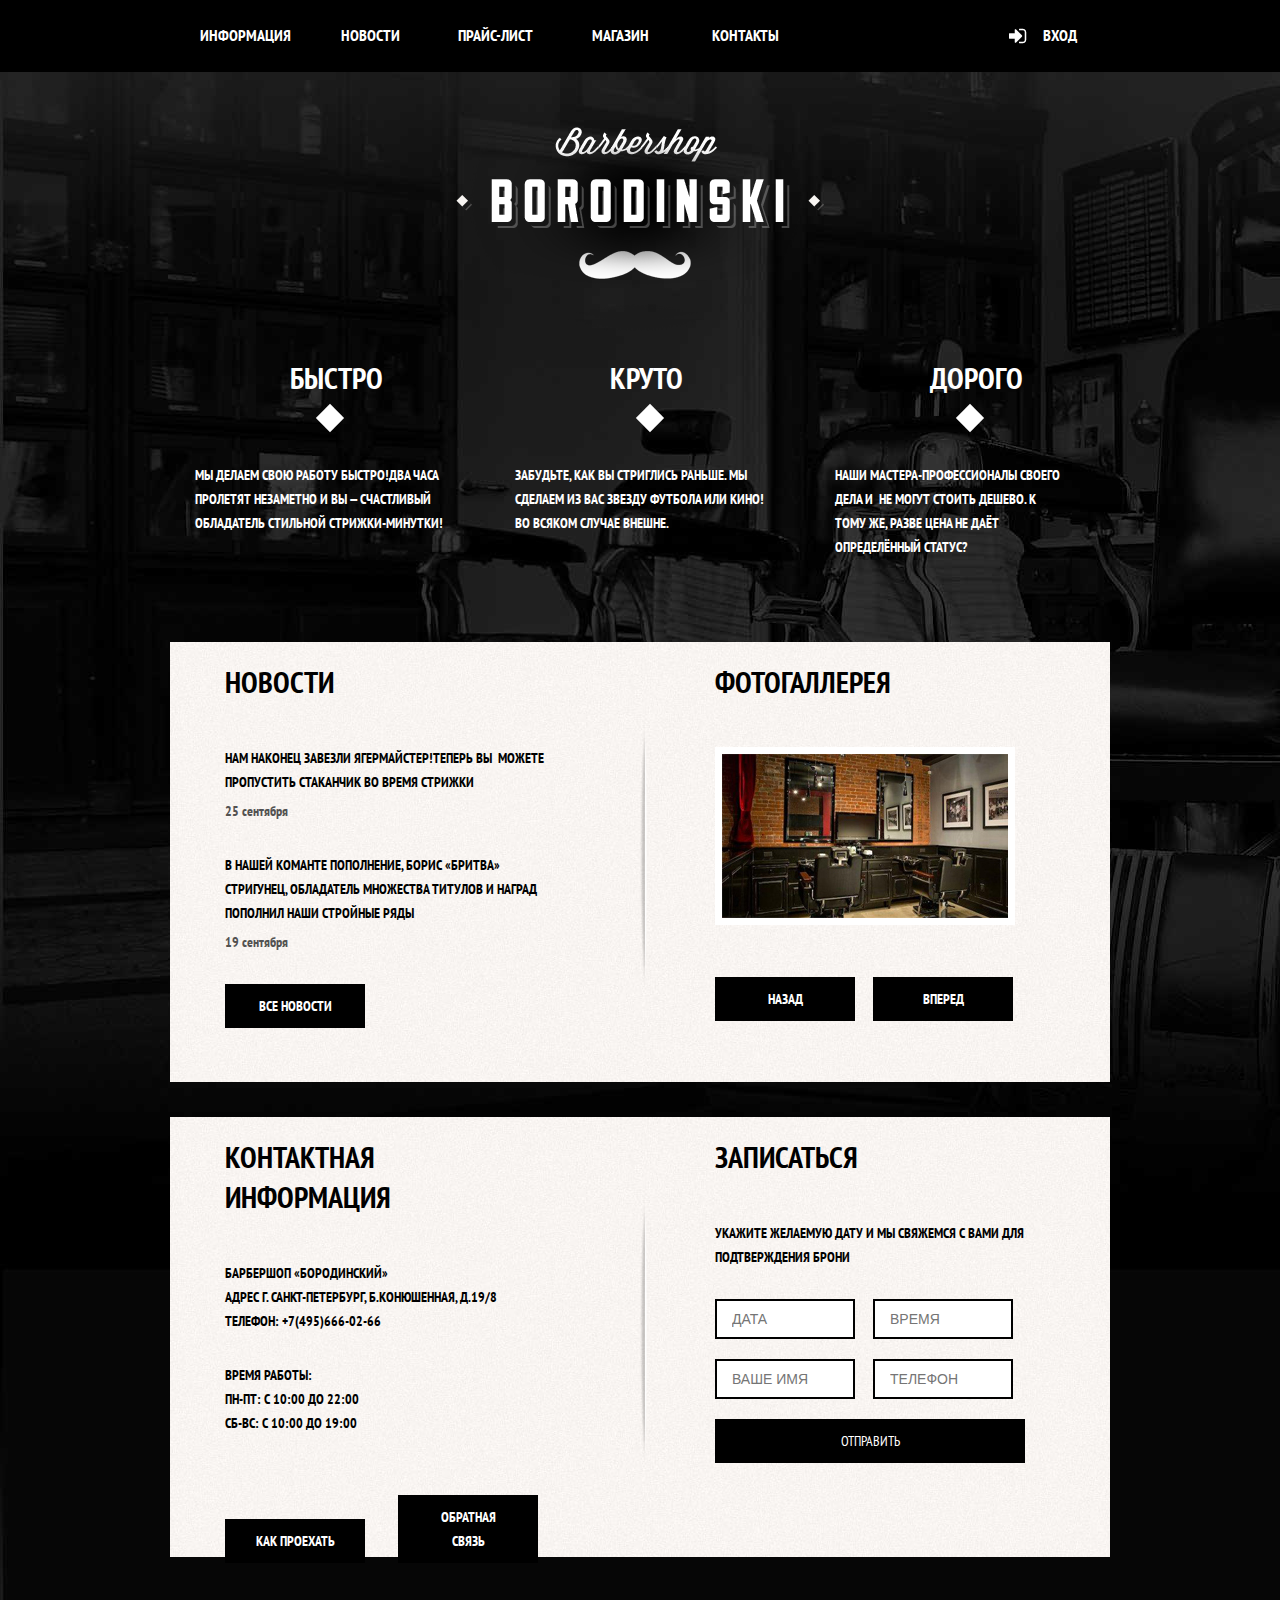
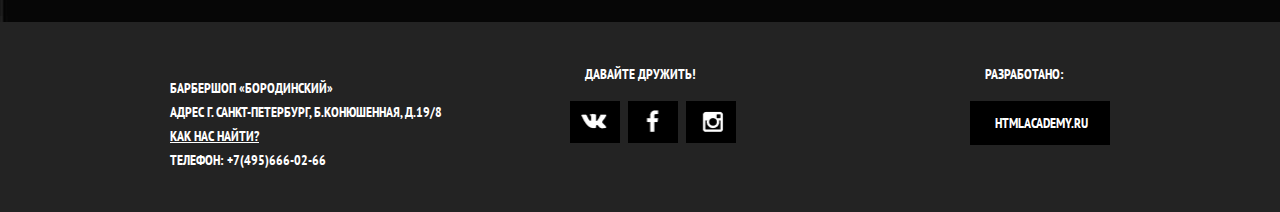
==== commit bcc3f69d: "поправил сетки,оформил большинство декоративных эелеменнтов" ====
--- a/index.html
+++ b/index.html
@@ -7,10 +7,10 @@
     <link rel="stylesheet" href="css/style.css">
     <link href="https://fonts.googleapis.com/css?family=PT+Sans+Narrow:400,700&amp;subset=cyrillic" rel="stylesheet">
   </head>
-  <body class="container">
+  <body>
 
     <header class="main-header clearfix"> <!--Шапка-->
-      <div class="container">
+      <div  class="container">
         <ul class="main-menu">  <!--Главное меню-->
 
           <li>
@@ -20,7 +20,7 @@
             <a href="#">Новости</a>
           </li>
           <li>
-            <a href="#">Прайс-лист</a>
+            <a href="price-list.html">Прайс-лист</a>
           </li>
           <li>
             <a href="#">Магазин</a>
@@ -31,7 +31,7 @@
         </ul>
 
       <div class="login-menu">  <!--Кнопка входа и поле, которое появится после входа-->
-      <a href="#" class="btn-enter">Вход</a>
+      <a href="#" class="btn-enter"><div class="login-icon"></div>Вход</a>
       </div>
     </div>
     </header>
@@ -64,7 +64,7 @@
       <div class="advantage advantage-expensive">
       <span class="caption">ДОРОГО</span><br>
         <p>НАШИ <nobr>МАСТЕРА-ПРОФЕССИОНАЛЫ</nobr> СВОЕГО ДЕЛА И
-          &nbsp;НЕ&nbsp;МОГУТ СТОИТЬ ДЕШЕВО.К ТОМУ&nbsp;ЖЕ, РАЗВЕ ЦЕНА
+          &nbsp;НЕ&nbsp;МОГУТ СТОИТЬ ДЕШЕВО. К ТОМУ&nbsp;ЖЕ, РАЗВЕ ЦЕНА
            НЕ&nbsp;ДАЁТ ОПРЕДЕЛЁННЫЙ СТАТУС?
          </p>
       </div>
@@ -131,10 +131,10 @@
              С&nbsp;ВАМИ ДЛЯ ПОДТВЕРЖДЕНИЯ БРОНИ
           </p>
           <form class="reservation-form" action="index.html" method="post" class="reservation-form">
-            <input type="text" name="date" placeholder="ДАТА">
-            <input type="text" name="time" placeholder="ВРЕМЯ">
-            <input type="text" name="name" placeholder="ВАШЕ ИМЯ" class="name">
-            <input type="tel" name="phone" placeholder="ТЕЛЕФОН" class="tel">
+            <input type="text" name="date" placeholder="ДАТА" class="date form-text" tabindex>
+            <input type="text" name="time" placeholder="ВРЕМЯ" class=" time form-text" tabindex>
+            <input type="text" name="name" placeholder="ВАШЕ ИМЯ" class="name form-text" tabindex>
+            <input type="tel" name="phone" placeholder="ТЕЛЕФОН" class="tel form-text" tabindex>
             <button type="submit" name="button" class="button">ОТПРАВИТЬ</button>
           </form>
         </div>
@@ -154,12 +154,12 @@
       <div class="friendship"> <!--Кнопочки соцсетей-->
         <span>ДАВАЙТЕ ДРУЖИТЬ!</span><br>
         <a href="#" class="button vk">vk</a>
-        <a href="#" class="button fd">fb</a>
+        <a href="#" class="button fb">fb</a>
         <a href="#" class="button inst">inst</a>
       </div>
       <div class="copyright"> <!--Копирайт-->
         <span>РАЗРАБОТАНО:</span><br>
-          <a href="#" class="button">htmlacademy</a>
+          <a href="#" class="button">htmlacademy.ru</a>
 
       </div>
     </div>
--- a/css/style.css
+++ b/css/style.css
@@ -1,12 +1,16 @@
 body {
 margin:auto;
 background-image: url(../img/background-body.jpg);
+background-repeat: no-repeat;
 color: #ffffff;
 font-family:'PT Sans Narrow', sans-serif;
 font-size:14px;
 line-height:24px;
-}
-
+font-weight:700;
+}
+main, header .container,footer .container {
+  margin:0 auto;
+}
 a {
   text-decoration: none;
 }
@@ -28,7 +32,8 @@
   font-size:14px;
   line-height:24px;
   color:white;
-  padding:10px 25px;
+    padding:10px 25px;
+  text-align: center;
 }
 .button:hover {
   background-color: #663d15;
@@ -66,7 +71,19 @@
 margin-right: 0;
 width:100px;
 height:70px;
-}
+position: relative;
+}
+div.login-icon{
+  display:inline-block;
+  width:18px;
+  height:16px;
+  position:absolute;
+  background-image: url(../img/icon-login.svg);
+  background-repeat:no-repeat;
+  top:40%;
+  left:-1%;
+}
+
 .main-menu a, .login-menu a {
   display:inline-block;
   width:100px;
@@ -83,6 +100,9 @@
 .main-menu a:hover, .login-menu a:hover {
   background-color: #242424;
 }
+.login-menu a:hover .login-icon {
+  opacity:0.3;
+}
 .main-menu a:first-child {
 margin-left:25px;
 }
@@ -129,6 +149,7 @@
 margin-top:30px;
 padding:25px;
 padding-top:0;
+max-height:80px;
 }
 
 .main-content {
@@ -271,7 +292,8 @@
   border:2px solid black;
 }
 .reservation-form input:focus {
-  border:2px solid #663d15;
+  outline:none;
+  border-color: #663d15;
 }
 input[class="name"],input[class="tel"] {
   margin-bottom:45px;
@@ -286,6 +308,7 @@
   text-transform: uppercase;
   color:white;
   width:100%;
+  border:0px solid black;
 }
 footer {
   padding-top:40px;
@@ -319,9 +342,19 @@
   height:40px;
   text-align: center;
   margin-right:5px;
-
-}
-
+  font-size:0px;
+  background-image: url(../sprite/index.svg);
+  background-repeat:no-repeat;
+}
+.friendship a.vk {
+  background-position:24% 50%;
+}
+.friendship a.fb {
+  background-position:52% 50%;
+}
+.friendship a.inst {
+  background-position:79% 40%;
+}
 .friendship a:last-of-type {
   margin-right:0;
 }
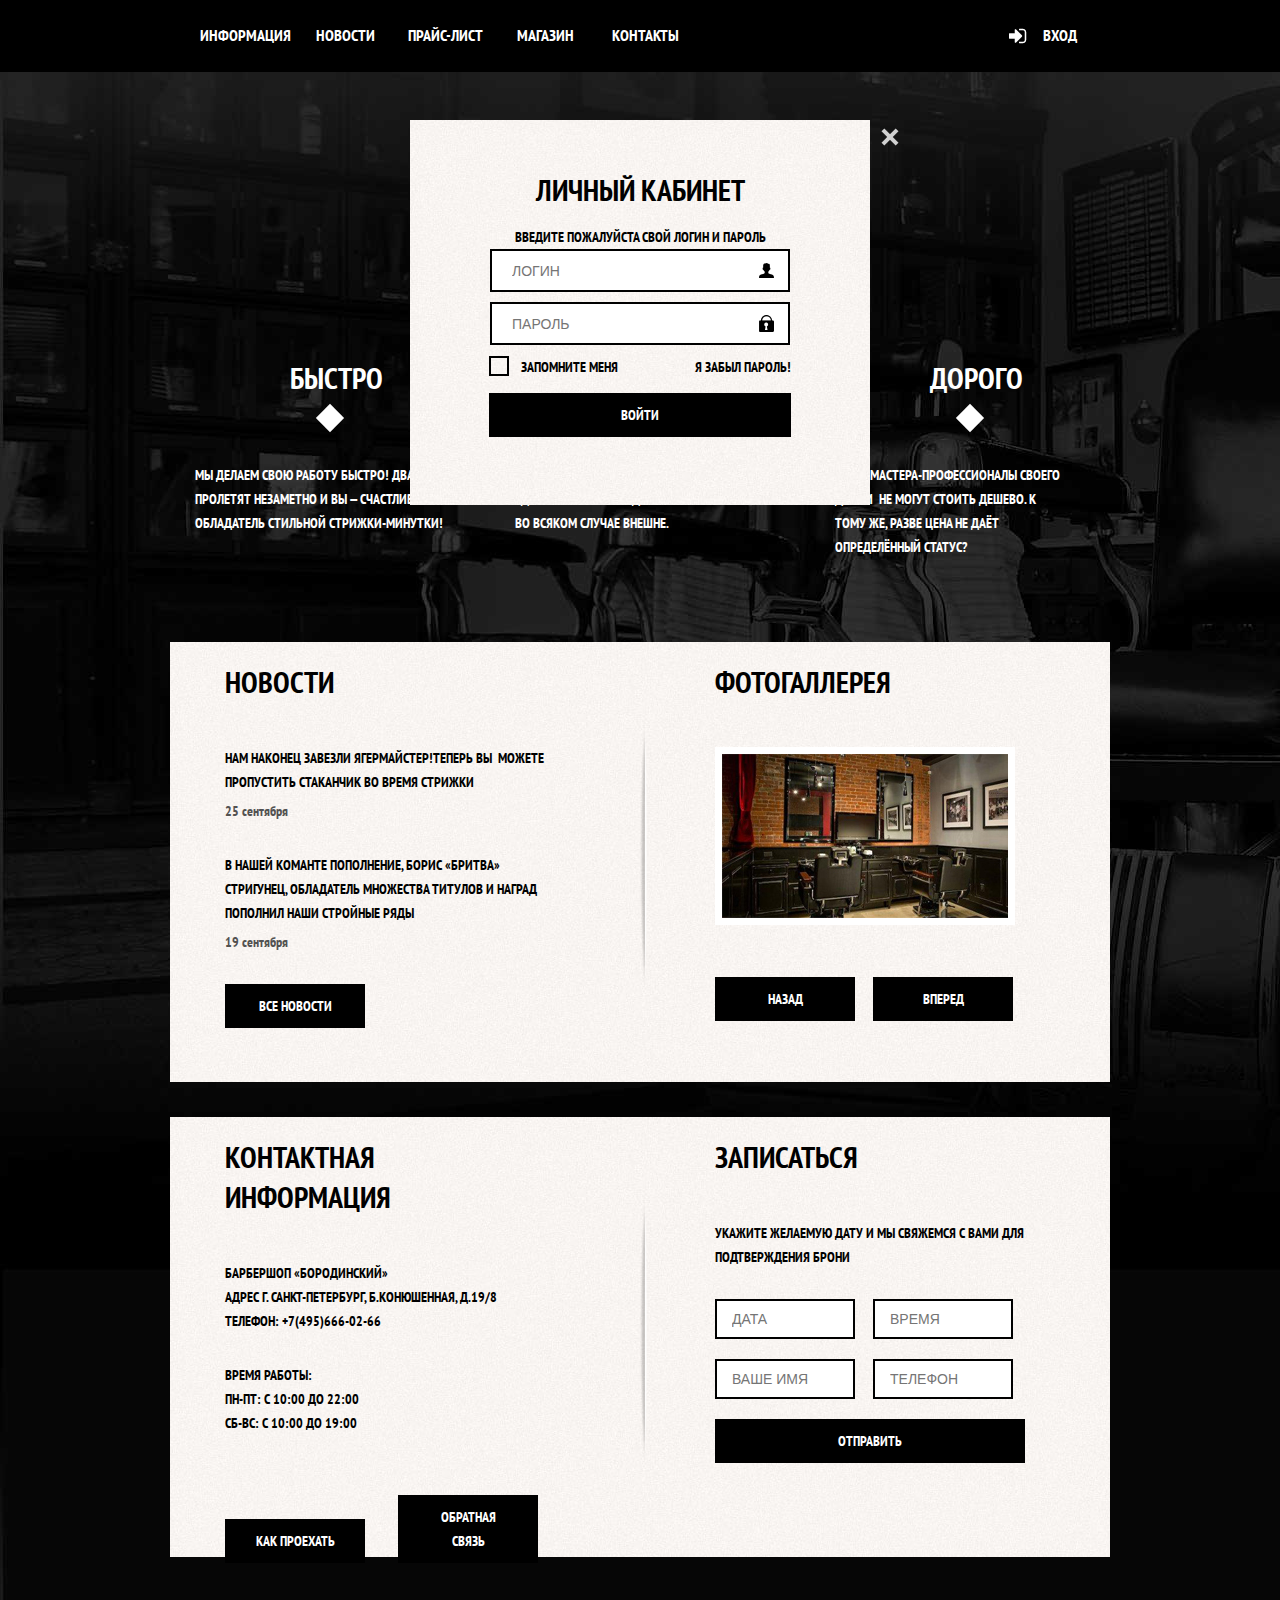
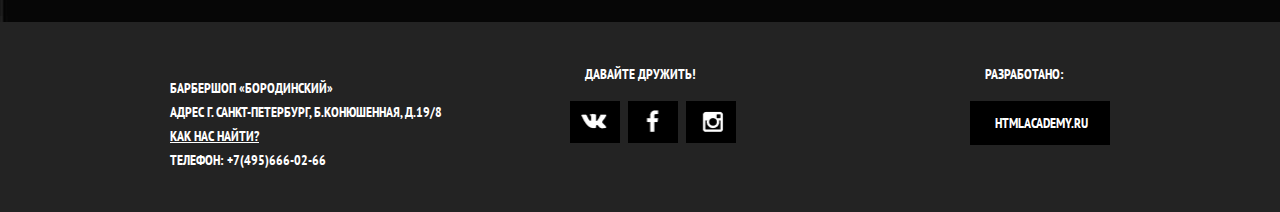
==== commit 8f239467: "27 июля" ====
--- a/index.html
+++ b/index.html
@@ -49,7 +49,7 @@
      <div class="advantage advantage-fast">
       <span class="caption">БЫСТРО</span><br>
         <p>
-           МЫ&nbsp;ДЕЛАЕМ СВОЮ РАБОТУ БЫСТРО!ДВА ЧАСА
+           МЫ&nbsp;ДЕЛАЕМ СВОЮ РАБОТУ БЫСТРО! ДВА ЧАСА
            ПРОЛЕТЯТ НЕЗАМЕТНО И&nbsp;ВЫ&nbsp;&mdash; СЧАСТЛИВЫЙ
           ОБЛАДАТЕЛЬ СТИЛЬНОЙ <nobr>СТРИЖКИ-МИНУТКИ</nobr>!
           </p>
@@ -164,5 +164,21 @@
       </div>
     </div>
   </footer>
+  <div class="container">
+  <div class="login-form">
+    <span class="caption">ЛИЧНЫЙ КАБИНЕТ</span>
+    <span>ВВЕДИТЕ ПОЖАЛУЙСТА СВОЙ ЛОГИН И ПАРОЛЬ</span>
+    <form action="" class="login-form">
+      <input type="text" placeholder="ЛОГИН" class="user-icon">
+      <input type="text" placeholder="ПАРОЛЬ" class="pwd-icon"><br>
+      <input type="checkbox" name="remember me" id="remember-check">
+      <label for="remember-check">
+        ЗАПОМНИТЕ МЕНЯ
+      <div class="fake-check"></div></label>
+        <a href="#">Я ЗАБЫЛ ПАРОЛЬ!</a><br>
+        <input type="submit" class="button" value="ВОЙТИ">
+    </form>
+  </div>
+</div>
   </body>
 </html>
--- a/css/style.css
+++ b/css/style.css
@@ -32,8 +32,13 @@
   font-size:14px;
   line-height:24px;
   color:white;
-    padding:10px 25px;
+  padding:10px 25px;
   text-align: center;
+  text-transform: uppercase;
+  font-weight: 700;
+}
+input[type="submit"] {
+  border:0 solid black;
 }
 .button:hover {
   background-color: #663d15;
@@ -103,7 +108,7 @@
 .login-menu a:hover .login-icon {
   opacity:0.3;
 }
-.main-menu a:first-child {
+.main-menu li:first-child a {
 margin-left:25px;
 }
 .borodinsky-logo {
@@ -369,3 +374,154 @@
   color:white;
   text-transform: uppercase;
 }
+div.login-form {
+  box-sizing: border-box;
+  padding-top:50px;
+  width:460px;
+  height:385px;
+  text-align: center;
+  background-image: url(../img/white-background.jpg);
+  position: fixed;
+  top:120px;
+  left:50%;
+  margin-left:-230px;
+
+}
+div.login-form::after {
+  content: " ";
+  width:20px;
+  height:4px;
+  background-color:#d1d1d1;
+  transform:rotate(45deg);
+  position:absolute;
+  top:15px;
+  right:-30px;
+}
+div.login-form::before {
+  content: " ";
+  width:20px;
+  height:4px;
+  background-color:#d1d1d1;
+  transform:rotate(-45deg);
+  position:absolute;
+  top:15px;
+  right:-30px;
+}
+div.login-form a {
+  margin-right:2px;
+  color:black;
+}
+div.login-form span, div.login-form label {
+  font-family:'PT Sans Narrow', sans-serif;
+  font-size:14px;
+  line-height:22px;
+  text-transform: uppercase;
+  color:black;
+}
+div.login-form span.caption {
+  font-family:'PT Sans Narrow', sans-serif;
+  font-size:30px;
+  line-height:40px;
+  text-transform: uppercase;
+  display:block;
+  vertical-align: top;
+  color:black;
+  margin-bottom:15px;
+}
+div.login-form input[type="text"] {
+  box-sizing: border-box;
+  width:300px;
+  height:43px;
+  margin-bottom:10px;
+  padding:10px;
+  padding-left:20px;
+  padding-right:45px;
+  position: relative;
+    border:2px solid black;
+}
+div.login-form input[type="submit"] {
+  width:65.5%;
+}
+div.login-form input:focus {
+  outline:none;
+  border-color: #663d15;
+}
+input.user-icon {
+  background-image: url(../img/user-icon.svg);
+  background-repeat:no-repeat;
+  background-position: 95% 50%;
+}
+input.pwd-icon {
+  background-image: url(../img/locked-icon.svg);
+  background-repeat:no-repeat;
+  background-position: 95% 50%;
+}
+div.login-form input[type="checkbox"] {
+  display:none;
+}
+div.login-form label {
+  display:inline-block;
+  margin-bottom:15px;
+  padding-left:35px;
+  position: relative;
+  margin-right:74px;
+  margin-left:-1px;
+}
+div.login-form label:hover {
+  color:#663d15;
+}
+.fake-check {
+  display:inline-block;
+  box-sizing: border-box;
+  width:20px;
+  height:20px;
+  position:absolute;
+  border:2px solid black;
+  margin-left:3px;
+  left:0;
+  top:0;
+}
+
+label:hover > .fake-check {
+  border:2px solid #663d15;
+}
+div.login-form input:checked + label::before {
+  content: " ";
+  width:13px;
+  height:2px;
+  background-color:black;
+  transform:rotate(45deg);
+  position:absolute;
+  left:6.5px;
+  top:9px;
+}
+div.login-form input:checked + label:hover::before {
+  content: " ";
+  width:13px;
+  height:2px;
+  background-color:#663d15;
+  transform:rotate(45deg);
+  position:absolute;
+  left:6.5px;
+  top:9px;
+}
+div.login-form input:checked + label::after {
+  content: " ";
+  width:13px;
+  height:2px;
+  background-color:black;
+  transform:rotate(-45deg);
+  position:absolute;
+  left:6.5px;
+  top:9px;
+}
+div.login-form input:checked + label:hover::after {
+  content: " ";
+  width:13px;
+  height:2px;
+  background-color:#663d15;
+  transform:rotate(-45deg);
+  position:absolute;
+  left:6.5px;
+  top:9px;
+}
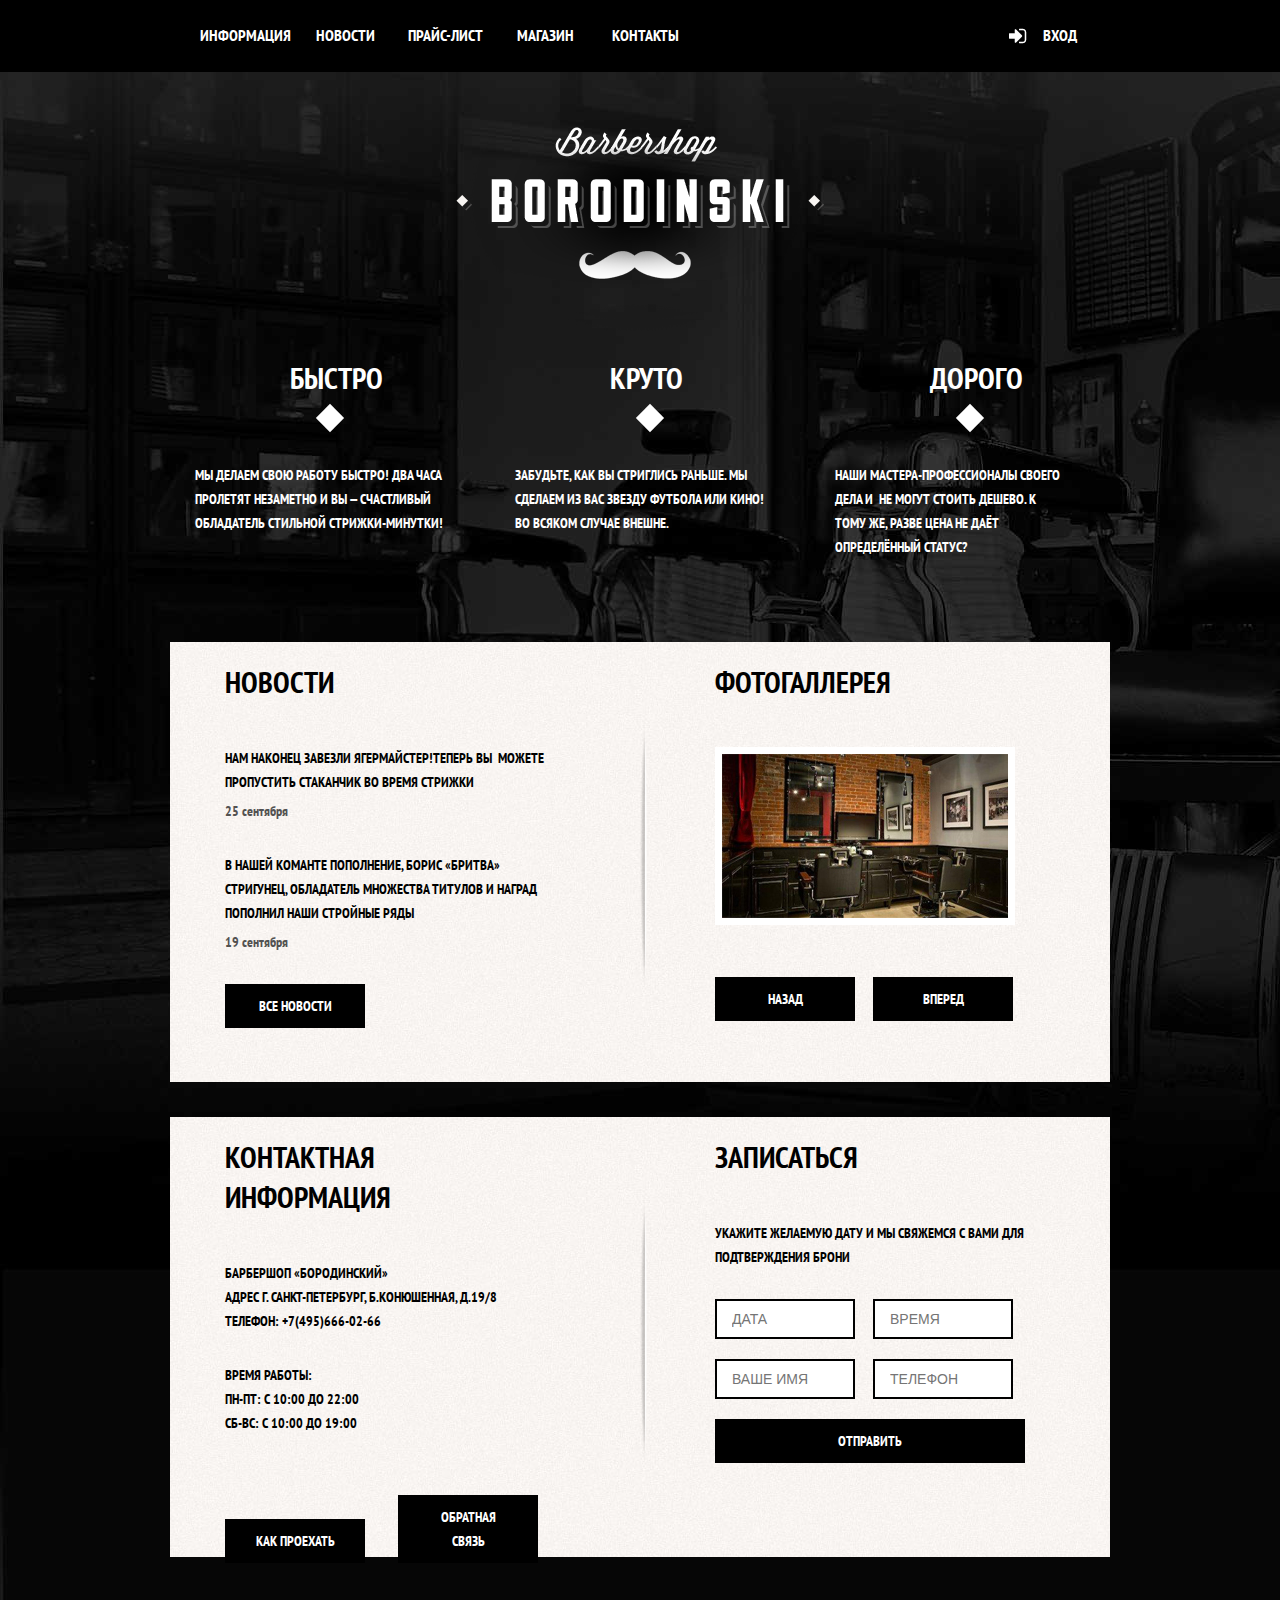
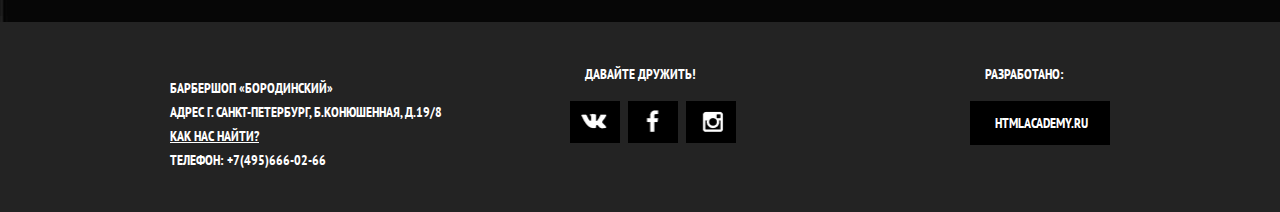
==== commit 4e90a3de: "Осталось сделать popup карты" ====
--- a/index.html
+++ b/index.html
@@ -166,11 +166,12 @@
   </footer>
   <div class="container">
   <div class="login-form">
+    <div class="close-button"></div>
     <span class="caption">ЛИЧНЫЙ КАБИНЕТ</span>
     <span>ВВЕДИТЕ ПОЖАЛУЙСТА СВОЙ ЛОГИН И ПАРОЛЬ</span>
     <form action="" class="login-form">
-      <input type="text" placeholder="ЛОГИН" class="user-icon">
-      <input type="text" placeholder="ПАРОЛЬ" class="pwd-icon"><br>
+      <input type="text" placeholder="ЛОГИН" class="user-icon" required>
+      <input type="text" placeholder="ПАРОЛЬ" class="pwd-icon" required><br>
       <input type="checkbox" name="remember me" id="remember-check">
       <label for="remember-check">
         ЗАПОМНИТЕ МЕНЯ
@@ -180,5 +181,7 @@
     </form>
   </div>
 </div>
+  <div class="overlay"></div>
   </body>
+  <script type="text/javascript" src=js/script.js></script>
 </html>
--- a/css/style.css
+++ b/css/style.css
@@ -385,27 +385,41 @@
   top:120px;
   left:50%;
   margin-left:-230px;
-
-}
-div.login-form::after {
-  content: " ";
-  width:20px;
+  display: none;
+  z-index:100;
+  box-shadow: 0 0 20px 0 black;
+}
+div.login-form-open {
+ display: block;
+}
+div.login-form .close-button::after {
+  content: " ";
+  width:19px;
   height:4px;
   background-color:#d1d1d1;
   transform:rotate(45deg);
   position:absolute;
-  top:15px;
-  right:-30px;
-}
-div.login-form::before {
-  content: " ";
-  width:20px;
+  right:2px;
+  top:9px;
+}
+div.login-form .close-button::before {
+  content: " ";
+  width:19px;
   height:4px;
   background-color:#d1d1d1;
   transform:rotate(-45deg);
   position:absolute;
-  top:15px;
-  right:-30px;
+  left:1px;
+  top:9px;
+}
+div.login-form .close-button {
+  display:block;
+  position:absolute;
+  width:22px;
+  height:22px;
+  right: -33px;
+  top:9px;
+  background-color:transparent;
 }
 div.login-form a {
   margin-right:2px;
@@ -525,3 +539,15 @@
   left:6.5px;
   top:9px;
 }
+.overlay {
+  position:absolute;
+  width:100%;
+    height:195%;
+  background-color: rgba(102, 61, 21, 0.5);
+  z-index:10;
+  top:0;
+  display:none;
+}
+.overlay-open {
+  display:block;
+}
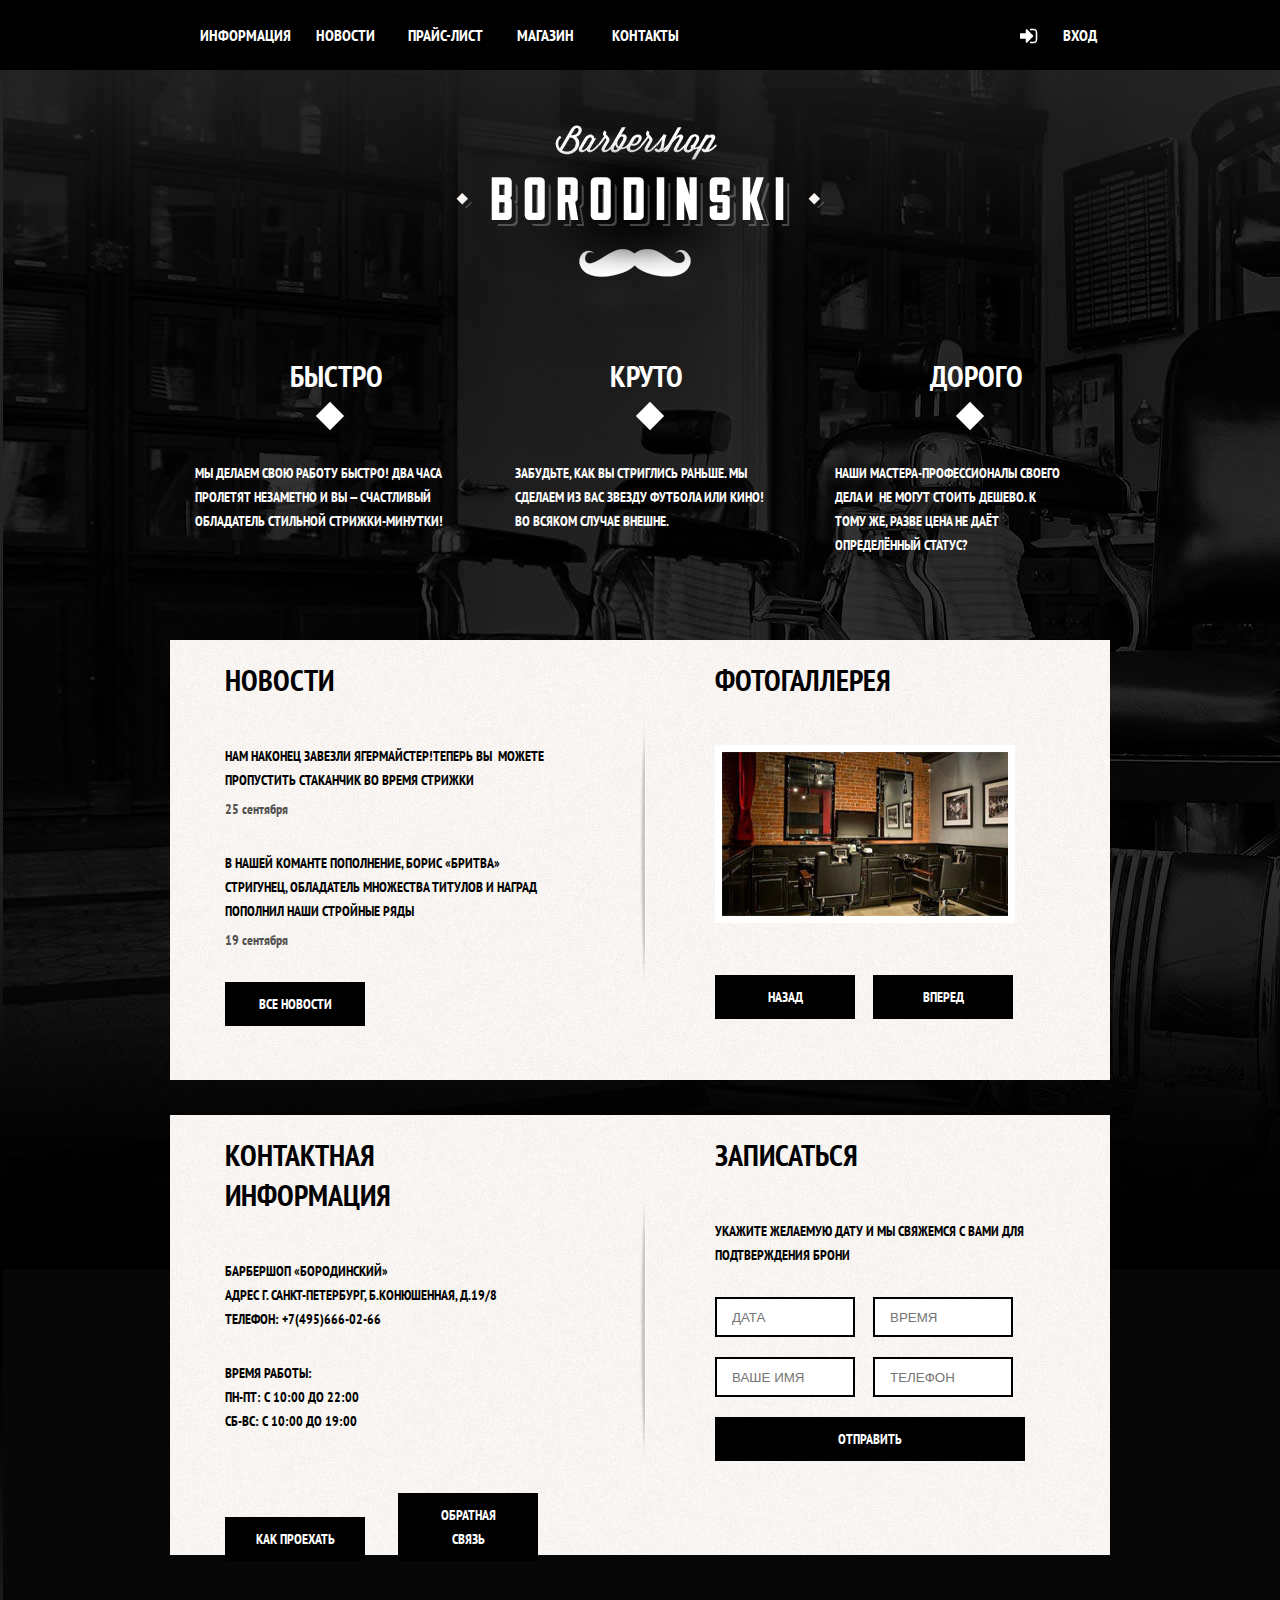
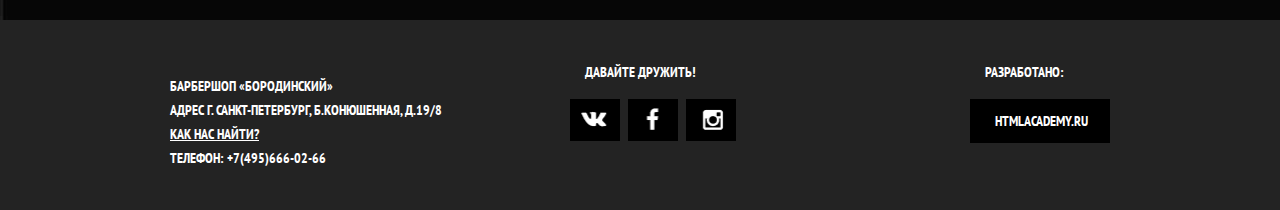
==== commit 6f6a8f3e: "Финальные правки" ====
--- a/index.html
+++ b/index.html
@@ -23,10 +23,10 @@
             <a href="price-list.html">Прайс-лист</a>
           </li>
           <li>
-            <a href="#">Магазин</a>
+            <a href="care-products.html">Магазин</a>
           </li>
           <li>
-            <a href="#">Контакты</a>
+            <a href="#contacts">Контакты</a>
           </li>
         </ul>
 
@@ -109,7 +109,7 @@
 
     <div class="feedback clearfix">  <!--Обратная связь -->
       <div class="container">
-        <div class="contacts-info">
+        <div class="contacts-info" id="contacts">
           <span class="caption">КОНТАКТНАЯ ИНФОРМАЦИЯ</span>
           <p>
             БАРБЕРШОП &laquo;БОРОДИНСКИЙ&raquo;<br />
@@ -153,13 +153,13 @@
       </div>
       <div class="friendship"> <!--Кнопочки соцсетей-->
         <span>ДАВАЙТЕ ДРУЖИТЬ!</span><br>
-        <a href="#" class="button vk">vk</a>
+        <a href="https://vk.com/godotannnn" class="button vk">vk</a>
         <a href="#" class="button fb">fb</a>
-        <a href="#" class="button inst">inst</a>
+        <a href="https://www.instagram.com/please_duke/" class="button inst">inst</a>
       </div>
       <div class="copyright"> <!--Копирайт-->
         <span>РАЗРАБОТАНО:</span><br>
-          <a href="#" class="button">htmlacademy.ru</a>
+          <a href="https://htmlacademy.ru/" class="button">htmlacademy.ru</a>
 
       </div>
     </div>
--- a/css/style.css
+++ b/css/style.css
@@ -45,7 +45,7 @@
 }
 .main-header {
 width:100%;
-min-height:72px;
+min-height:70px;
 margin-bottom:55px;
 background-color:black;
 }
@@ -86,7 +86,7 @@
   background-image: url(../img/icon-login.svg);
   background-repeat:no-repeat;
   top:40%;
-  left:-1%;
+  left: 10%;
 }
 
 .main-menu a, .login-menu a {
@@ -101,6 +101,10 @@
 padding-bottom:25px;
 text-decoration: none;
 text-align: center;
+}
+.login-menu a {
+  width: 100%;
+  padding-left:  20px;
 }
 .main-menu a:hover, .login-menu a:hover {
   background-color: #242424;
